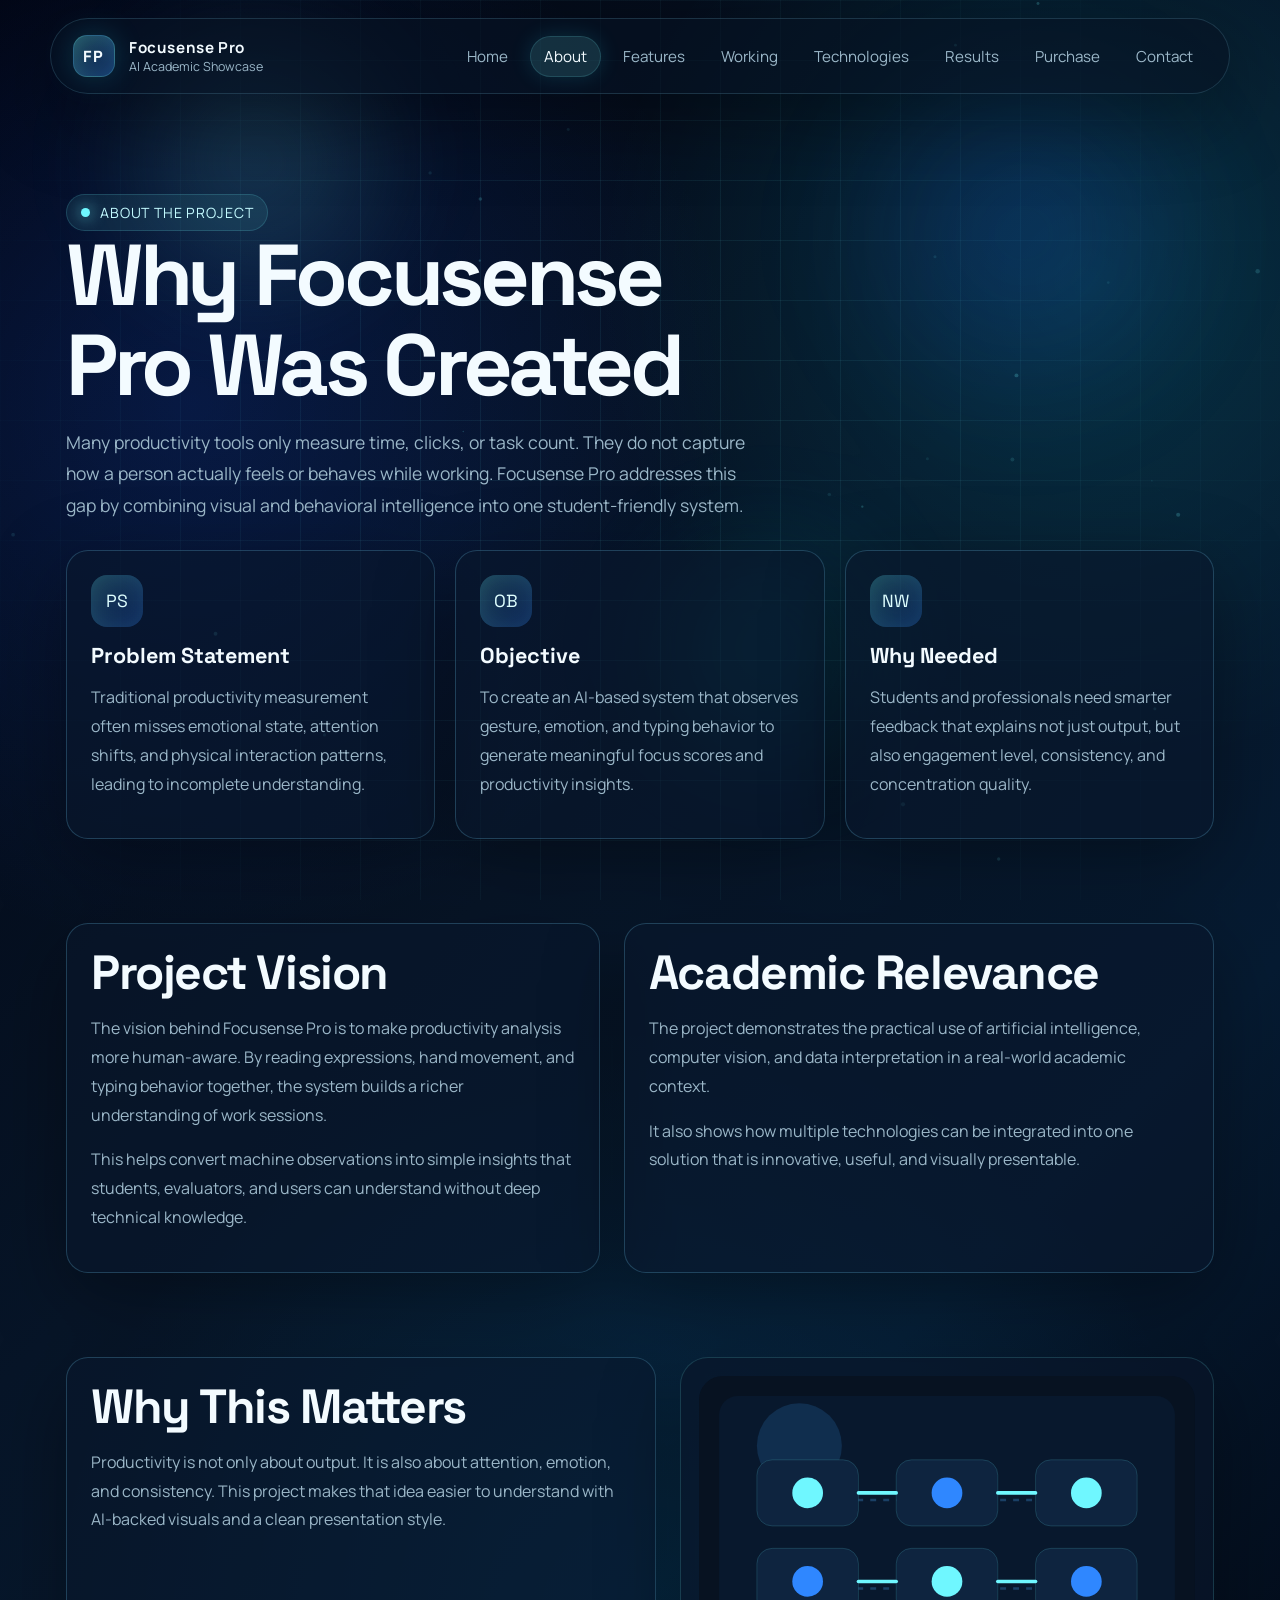
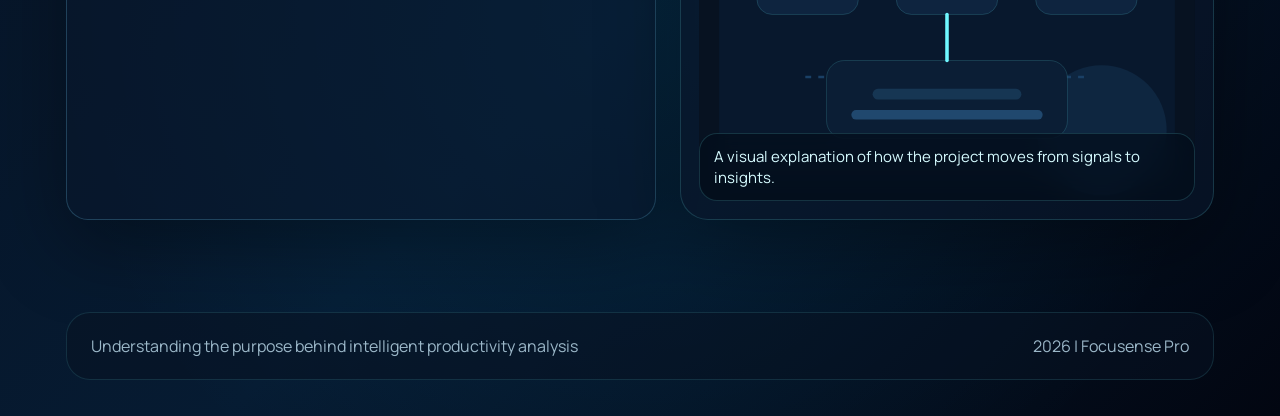
==== about.html @ a93aa2d8 "Add files via upload" ====
<!DOCTYPE html>
<html lang="en">
  <head>
    <meta charset="UTF-8" />
    <meta name="viewport" content="width=device-width, initial-scale=1.0" />
    <title>Focusense Pro | About Project</title>
    <link rel="preconnect" href="https://fonts.googleapis.com" />
    <link rel="preconnect" href="https://fonts.gstatic.com" crossorigin />
    <link
      href="https://fonts.googleapis.com/css2?family=Manrope:wght@400;500;600;700;800&family=Space+Grotesk:wght@500;700&display=swap"
      rel="stylesheet"
    />
    <link rel="stylesheet" href="styles.css" />
  </head>
  <body data-page="about">
    <canvas id="particles"></canvas>
    <div class="page-shell">
      <header class="site-header">
        <nav class="navbar">
          <a class="brand" href="index.html">
            <div class="brand-mark">FP</div>
            <div class="brand-copy">
              <strong>Focusense Pro</strong>
              <span>AI Academic Showcase</span>
            </div>
          </a>
          <button class="nav-toggle" aria-label="Toggle menu" aria-expanded="false">Menu</button>
          <div class="nav-links">
            <a href="index.html" data-page="home">Home</a>
            <a href="about.html" data-page="about">About</a>
            <a href="features.html" data-page="features">Features</a>
            <a href="working.html" data-page="working">Working</a>
            <a href="technologies.html" data-page="technologies">Technologies</a>
            <a href="results.html" data-page="results">Results</a>
            <a href="purchase.html" data-page="purchase">Purchase</a>
            <a href="contact.html" data-page="contact">Contact</a>
          </div>
        </nav>
      </header>

      <main>
        <section class="content-section">
          <div class="section-head reveal">
            <div class="eyebrow">About The Project</div>
            <h1>Why Focusense Pro Was Created</h1>
            <p class="lead">
              Many productivity tools only measure time, clicks, or task count. They do not capture
              how a person actually feels or behaves while working. Focusense Pro addresses this gap
              by combining visual and behavioral intelligence into one student-friendly system.
            </p>
          </div>

          <div class="card-grid">
            <div class="glass-card reveal">
              <div class="icon-badge">PS</div>
              <h3>Problem Statement</h3>
              <p>
                Traditional productivity measurement often misses emotional state, attention shifts,
                and physical interaction patterns, leading to incomplete understanding.
              </p>
            </div>
            <div class="glass-card reveal delay-1">
              <div class="icon-badge">OB</div>
              <h3>Objective</h3>
              <p>
                To create an AI-based system that observes gesture, emotion, and typing behavior to
                generate meaningful focus scores and productivity insights.
              </p>
            </div>
            <div class="glass-card reveal delay-2">
              <div class="icon-badge">NW</div>
              <h3>Why Needed</h3>
              <p>
                Students and professionals need smarter feedback that explains not just output, but
                also engagement level, consistency, and concentration quality.
              </p>
            </div>
          </div>
        </section>

        <section class="content-section">
          <div class="split-panel">
            <div class="glass-card reveal">
              <h2>Project Vision</h2>
              <p>
                The vision behind Focusense Pro is to make productivity analysis more human-aware.
                By reading expressions, hand movement, and typing behavior together, the system
                builds a richer understanding of work sessions.
              </p>
              <p>
                This helps convert machine observations into simple insights that students,
                evaluators, and users can understand without deep technical knowledge.
              </p>
            </div>
            <div class="glass-card reveal delay-1">
              <h2>Academic Relevance</h2>
              <p>
                The project demonstrates the practical use of artificial intelligence, computer
                vision, and data interpretation in a real-world academic context.
              </p>
              <p>
                It also shows how multiple technologies can be integrated into one solution that is
                innovative, useful, and visually presentable.
              </p>
            </div>
          </div>
        </section>

        <section class="content-section">
          <div class="insight-layout">
            <div class="glass-card reveal">
              <h2>Why This Matters</h2>
              <p>
                Productivity is not only about output. It is also about attention, emotion, and
                consistency. This project makes that idea easier to understand with AI-backed visuals
                and a clean presentation style.
              </p>
            </div>
            <div class="image-frame reveal delay-1">
              <img src="assets/workflow-visual.svg" alt="Workflow illustration for Focusense Pro" />
              <div class="image-caption">A visual explanation of how the project moves from signals to insights.</div>
            </div>
          </div>
        </section>
      </main>

      <footer class="footer">
        <div class="footer-panel">
          <span>Understanding the purpose behind intelligent productivity analysis</span>
          <span><span data-year></span> | Focusense Pro</span>
        </div>
      </footer>
    </div>
    <script src="script.js"></script>
  </body>
</html>
---- styles.css ----
:root {
  --bg-main: #06111f;
  --bg-deep: #040816;
  --panel: rgba(10, 24, 43, 0.58);
  --panel-strong: rgba(11, 29, 51, 0.8);
  --border: rgba(120, 220, 255, 0.22);
  --text: #f3fbff;
  --muted: #9bb7c8;
  --primary: #6ff7ff;
  --primary-strong: #2de3ff;
  --secondary: #1f5dff;
  --glow: 0 0 32px rgba(45, 227, 255, 0.26);
  --shadow: 0 24px 80px rgba(0, 0, 0, 0.36);
  --radius-xl: 28px;
  --radius-lg: 22px;
  --radius-md: 18px;
  --nav-height: 76px;
  --max-width: 1180px;
  --font-display: "Space Grotesk", "Segoe UI", sans-serif;
  --font-body: "Manrope", "Segoe UI", sans-serif;
}

* {
  box-sizing: border-box;
}

html {
  scroll-behavior: smooth;
}

body {
  margin: 0;
  min-height: 100vh;
  font-family: var(--font-body);
  color: var(--text);
  background:
    radial-gradient(circle at 15% 20%, rgba(21, 86, 255, 0.18), transparent 28%),
    radial-gradient(circle at 85% 14%, rgba(0, 255, 255, 0.12), transparent 24%),
    radial-gradient(circle at 50% 80%, rgba(0, 184, 255, 0.1), transparent 34%),
    linear-gradient(135deg, #020510 0%, #071528 42%, #061b32 68%, #020611 100%);
  overflow-x: hidden;
  text-rendering: optimizeLegibility;
}

body::before,
body::after {
  content: "";
  position: fixed;
  inset: 0;
  pointer-events: none;
  z-index: -3;
}

body::before {
  background-image:
    linear-gradient(rgba(111, 247, 255, 0.07) 1px, transparent 1px),
    linear-gradient(90deg, rgba(111, 247, 255, 0.07) 1px, transparent 1px);
  background-size: 60px 60px;
  mask-image: radial-gradient(circle at center, black 38%, transparent 92%);
  animation: gridDrift 24s linear infinite;
}

body::after {
  background:
    radial-gradient(circle at 20% 18%, rgba(111, 247, 255, 0.18), transparent 14%),
    radial-gradient(circle at 80% 26%, rgba(31, 93, 255, 0.18), transparent 18%),
    radial-gradient(circle at 60% 72%, rgba(0, 238, 255, 0.14), transparent 16%);
  filter: blur(42px);
  animation: orbShift 26s ease-in-out infinite alternate;
  z-index: -2;
}

canvas#particles {
  position: fixed;
  inset: 0;
  width: 100%;
  height: 100%;
  z-index: -1;
  pointer-events: none;
  opacity: 0.5;
}

a {
  color: inherit;
  text-decoration: none;
}

img {
  max-width: 100%;
  display: block;
}

.page-shell {
  position: relative;
  min-height: 100vh;
  animation: pageEnter 0.9s ease both;
}

.site-header {
  position: sticky;
  top: 0;
  z-index: 20;
  padding: 18px 16px 0;
}

.navbar {
  max-width: var(--max-width);
  min-height: var(--nav-height);
  margin: 0 auto;
  padding: 16px 22px;
  display: flex;
  align-items: center;
  justify-content: space-between;
  gap: 18px;
  background: rgba(8, 18, 34, 0.62);
  border: 1px solid rgba(145, 231, 255, 0.16);
  border-radius: 999px;
  backdrop-filter: blur(18px);
  box-shadow: var(--shadow);
  will-change: transform;
}

.brand {
  display: flex;
  align-items: center;
  gap: 14px;
}

.brand-mark {
  width: 42px;
  height: 42px;
  display: grid;
  place-items: center;
  border-radius: 14px;
  background: linear-gradient(135deg, rgba(111, 247, 255, 0.24), rgba(31, 93, 255, 0.26));
  border: 1px solid rgba(111, 247, 255, 0.28);
  box-shadow: inset 0 0 22px rgba(111, 247, 255, 0.18), 0 0 30px rgba(45, 227, 255, 0.18);
  font-family: var(--font-display);
  font-weight: 700;
  letter-spacing: 0.08em;
}

.brand-copy strong,
.brand-copy span {
  display: block;
}

.brand-copy strong {
  font-size: 0.95rem;
  letter-spacing: 0.04em;
}

.brand-copy span {
  color: var(--muted);
  font-size: 0.78rem;
}

.nav-toggle {
  display: none;
  width: 44px;
  height: 44px;
  border-radius: 50%;
  border: 1px solid rgba(111, 247, 255, 0.25);
  background: rgba(13, 26, 45, 0.85);
  color: var(--text);
}

.nav-links {
  display: flex;
  align-items: center;
  gap: 8px;
  flex-wrap: wrap;
  justify-content: flex-end;
}

.nav-links a {
  padding: 10px 14px;
  border-radius: 999px;
  color: var(--muted);
  font-size: 0.95rem;
  transition: 0.3s ease;
}

.nav-links a:hover,
.nav-links a.active {
  color: var(--text);
  background: rgba(111, 247, 255, 0.14);
  box-shadow: inset 0 0 0 1px rgba(111, 247, 255, 0.14), 0 0 22px rgba(45, 227, 255, 0.14);
}

main {
  max-width: var(--max-width);
  margin: 0 auto;
  padding: 28px 16px 80px;
}

.hero,
.content-section,
.split-panel,
.cta-panel,
.timeline,
.results-board,
.contact-grid {
  position: relative;
}

.hero {
  min-height: calc(100vh - 108px);
  display: grid;
  grid-template-columns: 1.1fr 0.9fr;
  align-items: center;
  gap: 36px;
  padding: 54px 0 28px;
}

.eyebrow {
  display: inline-flex;
  align-items: center;
  gap: 10px;
  padding: 8px 14px;
  border-radius: 999px;
  background: rgba(111, 247, 255, 0.08);
  border: 1px solid rgba(111, 247, 255, 0.16);
  color: #c3faff;
  font-size: 0.88rem;
  letter-spacing: 0.06em;
  text-transform: uppercase;
}

.eyebrow::before {
  content: "";
  width: 9px;
  height: 9px;
  border-radius: 50%;
  background: var(--primary);
  box-shadow: 0 0 16px var(--primary);
}

h1,
h2,
h3,
h4 {
  font-family: var(--font-display);
  margin: 0 0 16px;
  line-height: 1.04;
}

h1 {
  font-size: clamp(2.9rem, 7vw, 5.4rem);
  letter-spacing: -0.05em;
}

h2 {
  font-size: clamp(2rem, 4vw, 3rem);
  letter-spacing: -0.03em;
}

h3 {
  font-size: 1.35rem;
}

p {
  margin: 0 0 16px;
  color: var(--muted);
  font-size: 1rem;
  line-height: 1.8;
}

.lead {
  font-size: 1.1rem;
  max-width: 62ch;
}

.hero .lead {
  font-size: 1.12rem;
}

.text-gradient {
  background: linear-gradient(135deg, #ffffff 10%, #98fbff 44%, #6fb3ff 85%);
  -webkit-background-clip: text;
  background-clip: text;
  color: transparent;
}

.hero-actions,
.button-row {
  display: flex;
  flex-wrap: wrap;
  gap: 14px;
  margin-top: 28px;
}

.btn {
  position: relative;
  display: inline-flex;
  align-items: center;
  justify-content: center;
  gap: 10px;
  padding: 14px 22px;
  border-radius: 999px;
  border: 1px solid rgba(111, 247, 255, 0.2);
  color: var(--text);
  background: rgba(10, 23, 41, 0.7);
  overflow: hidden;
  transition: transform 0.28s ease, box-shadow 0.28s ease, border-color 0.28s ease;
  transform: translateZ(0);
}

.btn::before {
  content: "";
  position: absolute;
  inset: 0;
  background: linear-gradient(120deg, rgba(0, 255, 255, 0.16), rgba(31, 93, 255, 0.42));
  opacity: 0;
  transition: opacity 0.28s ease;
}

.btn span {
  position: relative;
  z-index: 1;
}

.btn:hover {
  transform: translateY(-3px);
  border-color: rgba(111, 247, 255, 0.35);
  box-shadow: 0 0 30px rgba(45, 227, 255, 0.22);
}

.btn:hover::before {
  opacity: 1;
}

.btn-primary {
  background: linear-gradient(135deg, rgba(0, 191, 255, 0.82), rgba(32, 82, 255, 0.88));
  box-shadow: 0 12px 40px rgba(0, 180, 255, 0.28);
}

.hero-stats,
.card-grid,
.feature-grid,
.steps-grid,
.tech-grid,
.mock-grid,
.developer-grid {
  display: grid;
  gap: 20px;
}

.hero-stats {
  grid-template-columns: repeat(3, minmax(0, 1fr));
  margin-top: 36px;
}

.glass-card,
.stat-card,
.mock-card,
.flow-card,
.timeline-item,
.contact-card,
.tech-card,
.feature-card {
  background: var(--panel);
  border: 1px solid var(--border);
  border-radius: var(--radius-lg);
  backdrop-filter: blur(18px);
  box-shadow: var(--shadow);
  overflow: hidden;
  transition: transform 0.28s ease, border-color 0.28s ease, box-shadow 0.28s ease;
  transform: translateZ(0);
}

.glass-card::before,
.stat-card::before,
.mock-card::before,
.flow-card::before,
.timeline-item::after,
.contact-card::before,
.tech-card::before,
.feature-card::before {
  content: "";
  position: absolute;
  inset: 0;
  background: linear-gradient(120deg, transparent 20%, rgba(111, 247, 255, 0.08), transparent 78%);
  transform: translateX(-100%);
  transition: transform 0.6s ease;
  pointer-events: none;
}

.glass-card:hover,
.stat-card:hover,
.mock-card:hover,
.flow-card:hover,
.timeline-item:hover,
.contact-card:hover,
.tech-card:hover,
.feature-card:hover {
  transform: translateY(-5px);
  border-color: rgba(111, 247, 255, 0.34);
  box-shadow: 0 22px 72px rgba(0, 0, 0, 0.34), 0 0 32px rgba(45, 227, 255, 0.12);
}

.glass-card:hover::before,
.stat-card:hover::before,
.mock-card:hover::before,
.flow-card:hover::before,
.timeline-item:hover::after,
.contact-card:hover::before,
.tech-card:hover::before,
.feature-card:hover::before {
  transform: translateX(100%);
}

.stat-card {
  padding: 22px;
}

.stat-value {
  font-family: var(--font-display);
  font-size: 2rem;
  color: var(--text);
  margin-bottom: 8px;
}

.hero-visual {
  position: relative;
  min-height: 560px;
  display: grid;
  place-items: center;
}

.image-frame,
.image-panel {
  position: relative;
  overflow: hidden;
  border-radius: 28px;
  background: rgba(9, 22, 41, 0.72);
  border: 1px solid rgba(111, 247, 255, 0.16);
  box-shadow: var(--shadow);
}

.image-frame {
  padding: 18px;
}

.image-frame img,
.image-panel img {
  width: 100%;
  height: auto;
  object-fit: cover;
}

.image-caption {
  position: absolute;
  left: 18px;
  right: 18px;
  bottom: 18px;
  padding: 12px 14px;
  border-radius: 18px;
  background: rgba(4, 14, 27, 0.74);
  border: 1px solid rgba(111, 247, 255, 0.16);
  backdrop-filter: blur(14px);
  color: #d6fbff;
  font-size: 0.94rem;
}

.insight-layout,
.pricing-grid,
.plan-grid {
  display: grid;
  gap: 24px;
}

.insight-layout,
.pricing-grid {
  grid-template-columns: 1.05fr 0.95fr;
  align-items: stretch;
}

.plan-grid {
  grid-template-columns: repeat(3, minmax(0, 1fr));
}

.plan-card {
  position: relative;
  padding: 26px;
  border-radius: 26px;
  background: rgba(10, 24, 43, 0.62);
  border: 1px solid rgba(120, 220, 255, 0.18);
  backdrop-filter: blur(18px);
  box-shadow: var(--shadow);
  overflow: hidden;
  transition: transform 0.28s ease, border-color 0.28s ease, box-shadow 0.28s ease;
}

.plan-card:hover {
  transform: translateY(-5px);
  border-color: rgba(111, 247, 255, 0.34);
  box-shadow: 0 22px 72px rgba(0, 0, 0, 0.34), 0 0 32px rgba(45, 227, 255, 0.12);
}

.plan-card.featured {
  background: linear-gradient(180deg, rgba(14, 35, 58, 0.82), rgba(9, 22, 40, 0.82));
  border-color: rgba(111, 247, 255, 0.34);
}

.plan-label {
  display: inline-flex;
  padding: 8px 12px;
  border-radius: 999px;
  background: rgba(111, 247, 255, 0.12);
  border: 1px solid rgba(111, 247, 255, 0.14);
  color: #d8feff;
  font-size: 0.8rem;
  letter-spacing: 0.05em;
  text-transform: uppercase;
}

.plan-price {
  margin: 18px 0 10px;
  font-family: var(--font-display);
  font-size: 2.8rem;
  line-height: 1;
}

.plan-price span {
  font-size: 1rem;
  color: var(--muted);
}

.plan-features {
  display: grid;
  gap: 12px;
  margin: 22px 0 28px;
}

.plan-features div {
  padding-left: 18px;
  color: var(--muted);
  position: relative;
}

.plan-features div::before {
  content: "";
  position: absolute;
  left: 0;
  top: 0.72em;
  width: 8px;
  height: 8px;
  border-radius: 50%;
  background: var(--primary);
  box-shadow: 0 0 14px rgba(111, 247, 255, 0.35);
}

.visual-shell {
  position: relative;
  width: min(100%, 480px);
  aspect-ratio: 0.92;
  padding: 22px;
  border-radius: 34px;
  background: linear-gradient(180deg, rgba(11, 30, 53, 0.72), rgba(7, 18, 34, 0.82));
  border: 1px solid rgba(145, 231, 255, 0.14);
  box-shadow: var(--shadow), inset 0 0 30px rgba(111, 247, 255, 0.08);
}

.visual-shell::before {
  content: "";
  position: absolute;
  inset: 10% 14%;
  background: radial-gradient(circle, rgba(111, 247, 255, 0.12), transparent 58%);
  filter: blur(8px);
}

.dashboard-grid {
  position: relative;
  z-index: 1;
  height: 100%;
  display: grid;
  grid-template-columns: 1.1fr 0.9fr;
  grid-template-rows: auto auto 1fr;
  gap: 16px;
}

.panel,
.mini-panel {
  padding: 18px;
  border-radius: 22px;
  background: rgba(10, 23, 41, 0.85);
  border: 1px solid rgba(111, 247, 255, 0.14);
}

.panel.tall {
  grid-row: span 2;
}

.mini-panel .label,
.panel .label {
  display: block;
  color: #bdeeff;
  font-size: 0.78rem;
  text-transform: uppercase;
  letter-spacing: 0.08em;
  margin-bottom: 10px;
}

.focus-ring {
  width: 150px;
  height: 150px;
  margin: 12px auto 4px;
  border-radius: 50%;
  display: grid;
  place-items: center;
  background:
    radial-gradient(circle at center, rgba(2, 8, 18, 0.95) 52%, transparent 53%),
    conic-gradient(from 90deg, #74f8ff, #2c7cff, #74f8ff);
  box-shadow: inset 0 0 24px rgba(116, 248, 255, 0.18), 0 0 28px rgba(45, 227, 255, 0.18);
}

.focus-ring span {
  width: 112px;
  height: 112px;
  border-radius: 50%;
  display: grid;
  place-items: center;
  background: rgba(2, 9, 18, 0.94);
  font-family: var(--font-display);
  font-size: 2rem;
}

.bar-chart {
  display: flex;
  align-items: end;
  gap: 10px;
  height: 140px;
  margin-top: 16px;
}

.bar-chart span {
  flex: 1;
  border-radius: 999px 999px 10px 10px;
  background: linear-gradient(180deg, rgba(111, 247, 255, 0.95), rgba(31, 93, 255, 0.35));
  box-shadow: 0 0 18px rgba(111, 247, 255, 0.16);
  animation: pulseBars 4s ease-in-out infinite;
}

.bar-chart span:nth-child(2) {
  animation-delay: 0.4s;
}

.bar-chart span:nth-child(3) {
  animation-delay: 0.8s;
}

.bar-chart span:nth-child(4) {
  animation-delay: 1.2s;
}

.signal-row {
  display: flex;
  gap: 12px;
  margin-top: 14px;
}

.chip {
  padding: 10px 12px;
  border-radius: 14px;
  background: rgba(111, 247, 255, 0.08);
  border: 1px solid rgba(111, 247, 255, 0.14);
  color: #d0fdff;
  font-size: 0.9rem;
}

.floating-tag {
  position: absolute;
  padding: 12px 14px;
  border-radius: 16px;
  background: rgba(6, 20, 36, 0.7);
  border: 1px solid rgba(111, 247, 255, 0.18);
  backdrop-filter: blur(10px);
  box-shadow: 0 0 24px rgba(45, 227, 255, 0.12);
  animation: float 7s ease-in-out infinite;
}

.floating-tag.one {
  top: 18%;
  left: -6%;
}

.floating-tag.two {
  right: -4%;
  top: 14%;
  animation-delay: 1s;
}

.floating-tag.three {
  right: 4%;
  bottom: 14%;
  animation-delay: 2s;
}

.section-head {
  max-width: 720px;
  margin-bottom: 28px;
}

.content-section {
  padding: 72px 0 12px;
}

.section-divider {
  width: 100%;
  height: 1px;
  margin: 10px 0 34px;
  background: linear-gradient(90deg, transparent, rgba(111, 247, 255, 0.55), transparent);
  box-shadow: 0 0 28px rgba(45, 227, 255, 0.24);
}

.card-grid {
  grid-template-columns: repeat(3, minmax(0, 1fr));
}

.feature-grid,
.steps-grid,
.tech-grid,
.mock-grid,
.developer-grid {
  grid-template-columns: repeat(2, minmax(0, 1fr));
}

.glass-card,
.feature-card,
.flow-card,
.tech-card,
.mock-card,
.contact-card {
  padding: 24px;
}

.icon-badge {
  width: 52px;
  height: 52px;
  margin-bottom: 18px;
  border-radius: 16px;
  display: grid;
  place-items: center;
  background: linear-gradient(135deg, rgba(111, 247, 255, 0.18), rgba(31, 93, 255, 0.2));
  color: #dfffff;
  font-family: var(--font-display);
  font-size: 1.1rem;
  box-shadow: inset 0 0 20px rgba(111, 247, 255, 0.12);
}

.split-panel {
  display: grid;
  grid-template-columns: 0.95fr 1.05fr;
  gap: 24px;
  align-items: stretch;
}

.timeline {
  display: grid;
  gap: 16px;
}

.timeline-item {
  position: relative;
  padding: 22px 22px 22px 68px;
}

.timeline-item::before {
  content: attr(data-step);
  position: absolute;
  left: 18px;
  top: 22px;
  width: 34px;
  height: 34px;
  display: grid;
  place-items: center;
  border-radius: 12px;
  background: linear-gradient(135deg, rgba(111, 247, 255, 0.22), rgba(31, 93, 255, 0.22));
  border: 1px solid rgba(111, 247, 255, 0.22);
  font-family: var(--font-display);
}

.results-board {
  display: grid;
  gap: 24px;
}

.mock-screen {
  position: relative;
  min-height: 260px;
  border-radius: 24px;
  background:
    linear-gradient(180deg, rgba(8, 17, 33, 0.96), rgba(9, 25, 46, 0.92)),
    rgba(6, 15, 27, 0.8);
  border: 1px solid rgba(111, 247, 255, 0.16);
  overflow: hidden;
}

.mock-screen::before {
  content: "";
  position: absolute;
  inset: 0;
  background: linear-gradient(135deg, rgba(111, 247, 255, 0.1), transparent 40%, rgba(31, 93, 255, 0.14));
}

.screen-topbar {
  display: flex;
  gap: 8px;
  padding: 18px 18px 8px;
}

.screen-topbar span {
  width: 10px;
  height: 10px;
  border-radius: 50%;
  background: rgba(255, 255, 255, 0.28);
}

.screen-layout {
  position: relative;
  z-index: 1;
  padding: 14px 18px 18px;
}

.screen-row {
  display: grid;
  gap: 12px;
  margin-bottom: 12px;
}

.screen-row.three {
  grid-template-columns: repeat(3, minmax(0, 1fr));
}

.screen-row.two {
  grid-template-columns: repeat(2, minmax(0, 1fr));
}

.screen-box {
  min-height: 68px;
  border-radius: 18px;
  background: rgba(111, 247, 255, 0.08);
  border: 1px solid rgba(111, 247, 255, 0.12);
}

.screen-box.tall {
  min-height: 130px;
}

.screen-box.chart {
  background:
    linear-gradient(180deg, rgba(111, 247, 255, 0.18), rgba(31, 93, 255, 0.08)),
    rgba(111, 247, 255, 0.06);
}

.quote-card {
  padding: 26px;
  border-radius: var(--radius-lg);
  background: linear-gradient(135deg, rgba(111, 247, 255, 0.14), rgba(31, 93, 255, 0.14));
  border: 1px solid rgba(111, 247, 255, 0.16);
}

.quote-card p {
  color: #dafcff;
  font-size: 1.08rem;
}

.contact-grid {
  display: grid;
  grid-template-columns: 1fr 0.9fr;
  gap: 24px;
}

.contact-list {
  display: grid;
  gap: 14px;
}

.contact-item {
  display: flex;
  align-items: center;
  gap: 14px;
  padding: 16px;
  border-radius: 18px;
  background: rgba(111, 247, 255, 0.06);
  border: 1px solid rgba(111, 247, 255, 0.12);
}

.contact-item strong,
.contact-item span {
  display: block;
}

.contact-item span {
  color: var(--muted);
  font-size: 0.94rem;
}

.footer {
  max-width: var(--max-width);
  margin: 0 auto;
  padding: 0 16px 36px;
}

.footer-panel {
  padding: 22px 24px;
  border-radius: 24px;
  background: rgba(8, 18, 34, 0.56);
  border: 1px solid rgba(111, 247, 255, 0.12);
  backdrop-filter: blur(16px);
  display: flex;
  justify-content: space-between;
  gap: 20px;
  color: var(--muted);
}

.reveal {
  opacity: 0;
  transform: translateY(26px);
  transition: opacity 0.7s ease, transform 0.7s ease;
}

.reveal.is-visible {
  opacity: 1;
  transform: translateY(0);
}

.delay-1 {
  transition-delay: 0.08s;
}

.delay-2 {
  transition-delay: 0.16s;
}

.delay-3 {
  transition-delay: 0.24s;
}

@keyframes gridDrift {
  from {
    transform: translateY(0);
  }
  to {
    transform: translateY(60px);
  }
}

@keyframes orbShift {
  from {
    transform: translate3d(-2%, -1%, 0) scale(1);
  }
  to {
    transform: translate3d(3%, 2%, 0) scale(1.08);
  }
}

@keyframes float {
  0%,
  100% {
    transform: translateY(0);
  }
  50% {
    transform: translateY(-12px);
  }
}

@keyframes pulseBars {
  0%,
  100% {
    filter: brightness(0.9);
  }
  50% {
    filter: brightness(1.18);
  }
}

@keyframes pageEnter {
  from {
    opacity: 0;
    transform: translateY(16px);
  }
  to {
    opacity: 1;
    transform: translateY(0);
  }
}

@media (max-width: 980px) {
  .hero,
  .split-panel,
  .insight-layout,
  .pricing-grid,
  .contact-grid,
  .feature-grid,
  .steps-grid,
  .tech-grid,
  .mock-grid,
  .developer-grid,
  .card-grid,
  .plan-grid {
    grid-template-columns: 1fr;
  }

  .hero {
    min-height: auto;
    padding-top: 36px;
  }

  .hero-stats {
    grid-template-columns: 1fr;
  }

  .hero-visual {
    min-height: 480px;
  }

  .footer-panel {
    flex-direction: column;
  }
}

@media (max-width: 760px) {
  .site-header {
    padding-top: 14px;
  }

  .navbar {
    align-items: flex-start;
    border-radius: 28px;
    flex-wrap: wrap;
  }

  .nav-toggle {
    display: inline-grid;
    place-items: center;
    margin-left: auto;
  }

  .nav-links {
    width: 100%;
    display: none;
    padding-top: 8px;
    justify-content: flex-start;
  }

  .nav-links.open {
    display: flex;
  }

  .nav-links a {
    width: 100%;
  }

  h1 {
    font-size: clamp(2.6rem, 15vw, 4.1rem);
  }

  .dashboard-grid {
    grid-template-columns: 1fr;
  }

  .panel.tall {
    grid-row: span 1;
  }

  .floating-tag.one,
  .floating-tag.two,
  .floating-tag.three {
    display: none;
  }
}

@media (prefers-reduced-motion: reduce) {
  html {
    scroll-behavior: auto;
  }

  *,
  *::before,
  *::after {
    animation: none !important;
    transition: none !important;
  }

  .reveal {
    opacity: 1;
    transform: none;
  }

  canvas#particles {
    display: none;
  }
}
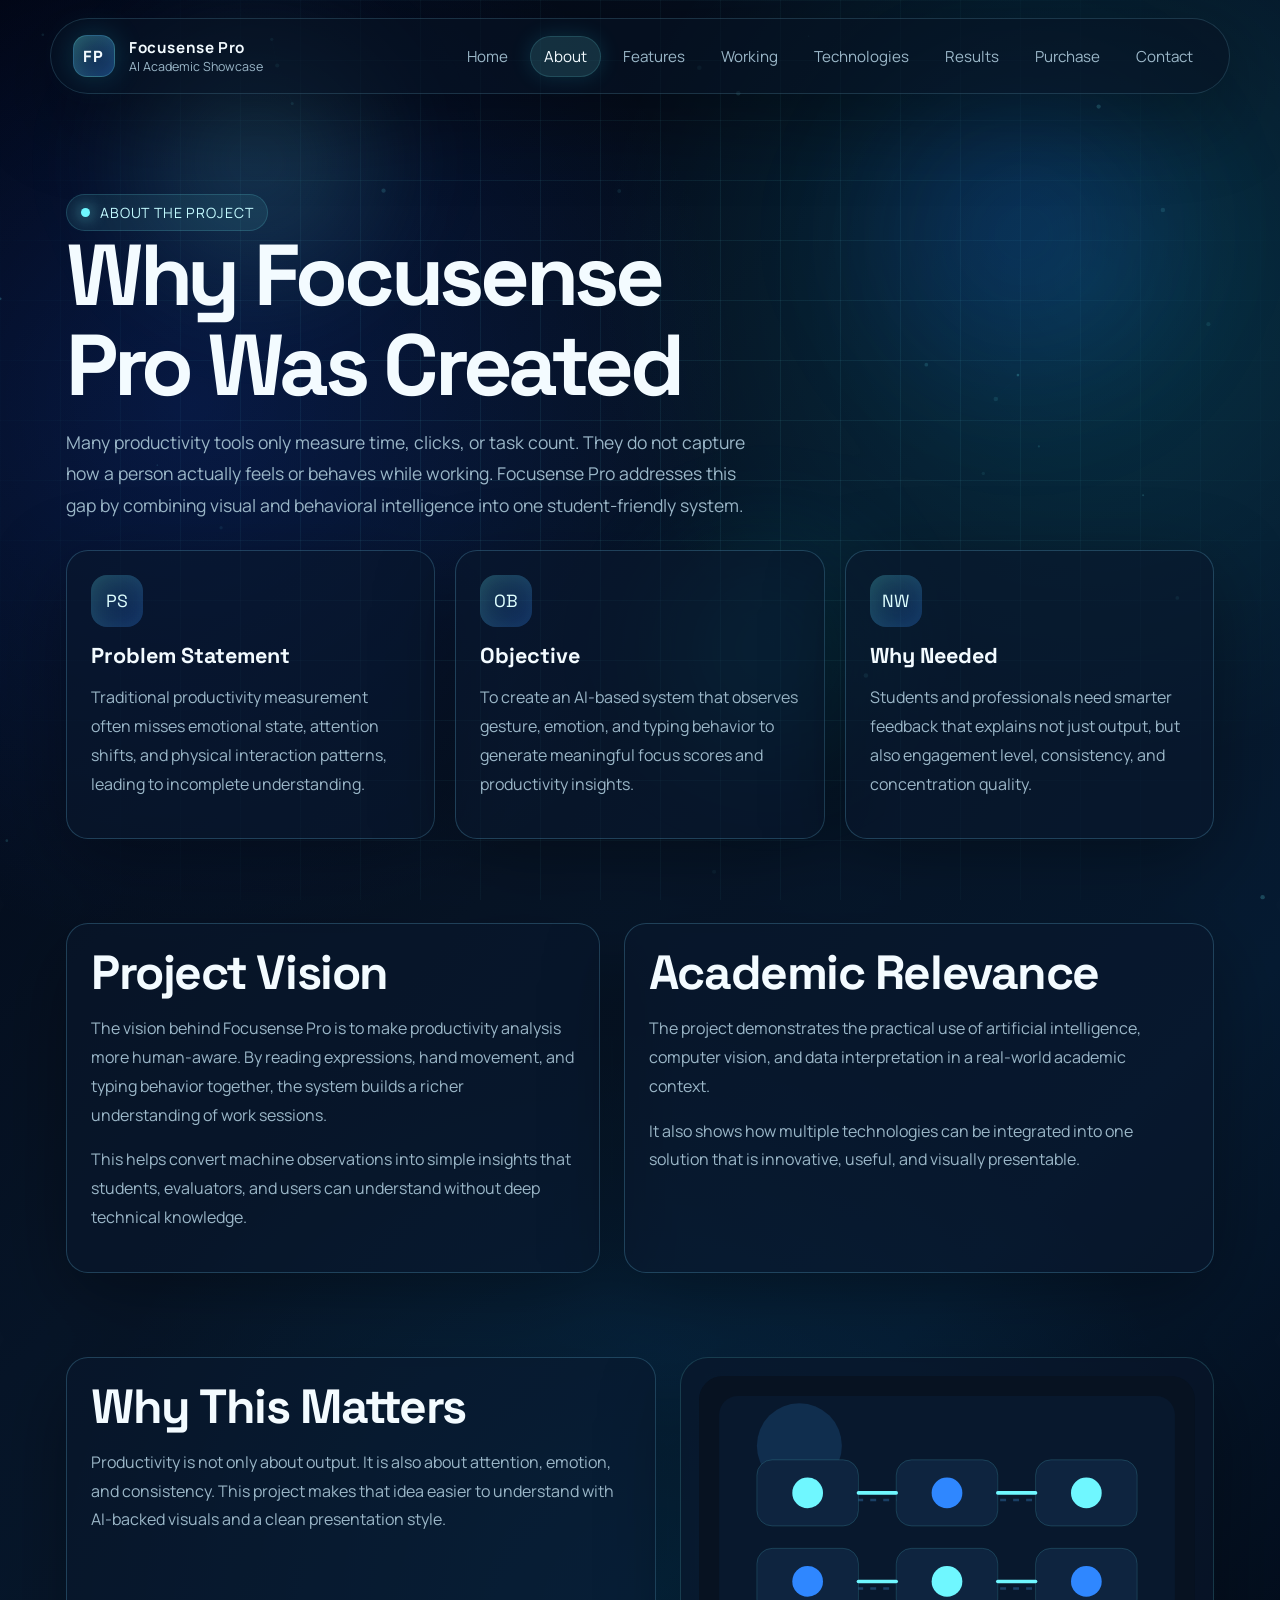
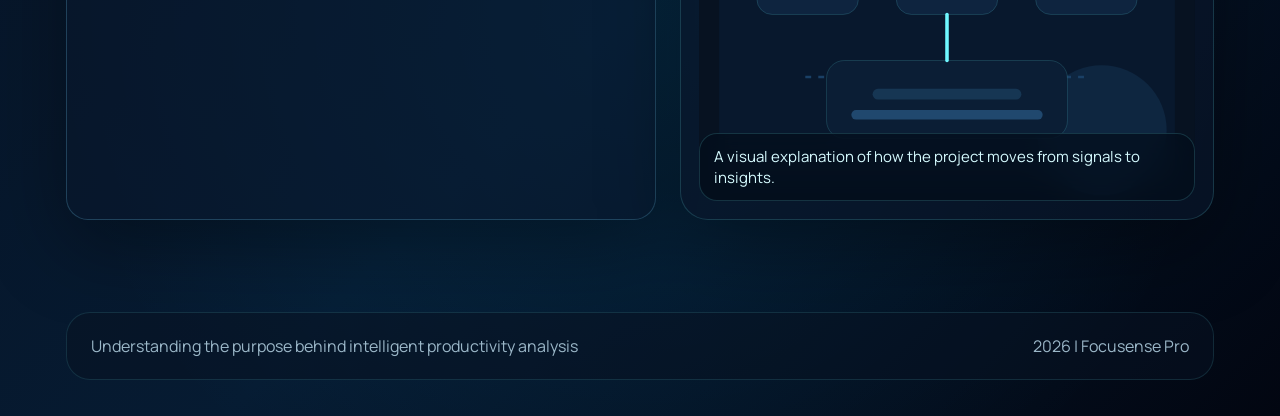
==== commit a8dd1d4b: "Update about.html" ====
--- a/about.html
+++ b/about.html
@@ -11,6 +11,15 @@
       rel="stylesheet"
     />
     <link rel="stylesheet" href="styles.css" />
+    <!-- Google tag (gtag.js) -->
+<script async src="https://www.googletagmanager.com/gtag/js?id=G-XRKVZ97JS0"></script>
+<script>
+  window.dataLayer = window.dataLayer || [];
+  function gtag(){dataLayer.push(arguments);}
+  gtag('js', new Date());
+
+  gtag('config', 'G-XRKVZ97JS0');
+</script>
   </head>
   <body data-page="about">
     <canvas id="particles"></canvas>
